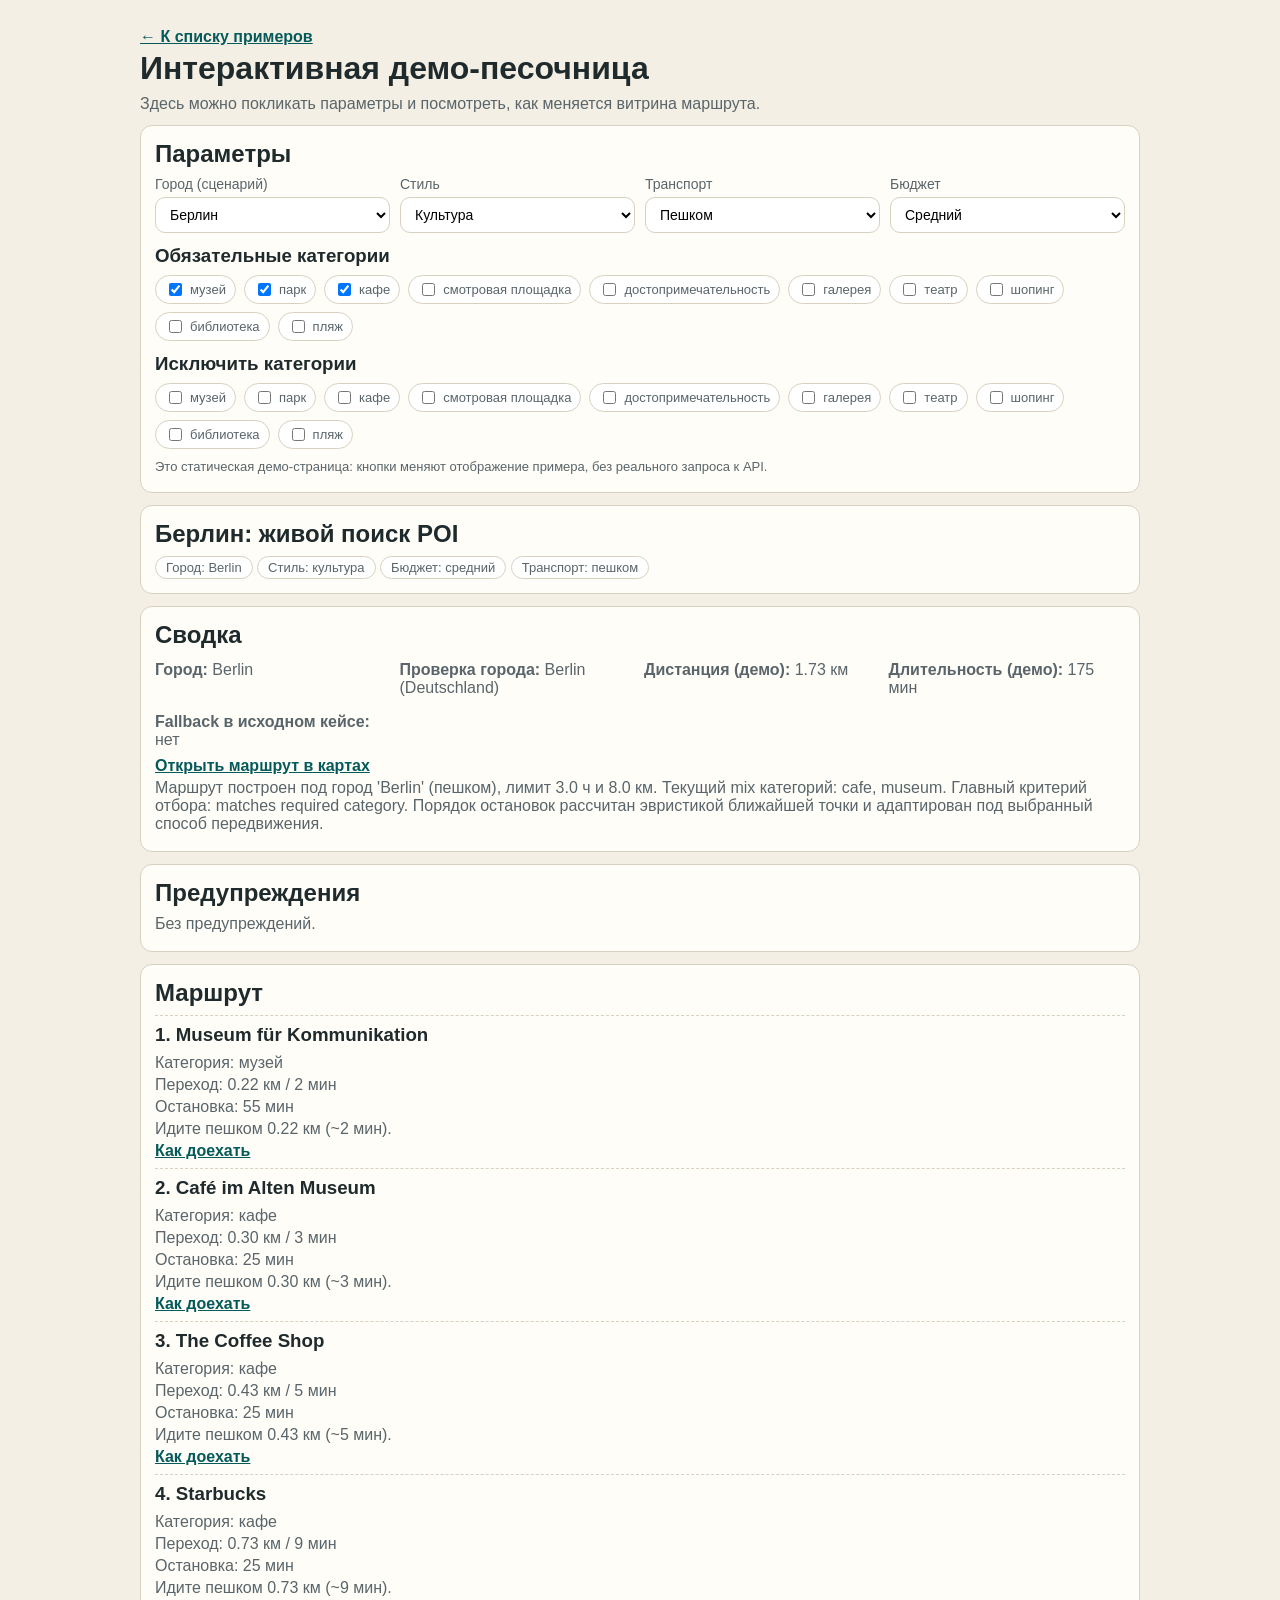
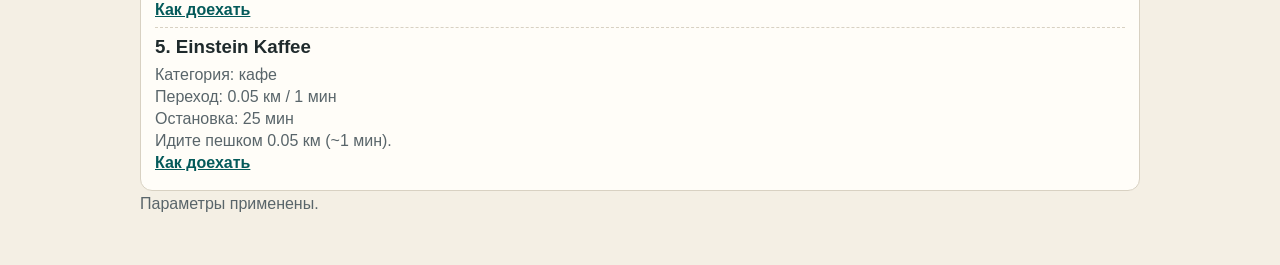
==== docs/demo/playground.html @ 241b624d "Add Pages workflow and demo pages" ====
<!doctype html>
<html lang="ru">
  <head>
    <meta charset="UTF-8" />
    <meta name="viewport" content="width=device-width, initial-scale=1.0" />
    <title>CityExplorer Demo — Интерактив</title>
    <link rel="stylesheet" href="./viewer.css" />
    <link rel="stylesheet" href="./playground.css" />
  </head>
  <body>
    <main class="wrap">
      <p><a href="./">← К списку примеров</a></p>
      <h1>Интерактивная демо-песочница</h1>
      <p>Здесь можно покликать параметры и посмотреть, как меняется витрина маршрута.</p>

      <section class="card controls">
        <h2>Параметры</h2>
        <div class="controls-grid">
          <label>
            Город (сценарий)
            <select id="city-select">
              <option value="berlin-live">Берлин</option>
              <option value="ulan-ude">Улан-Удэ</option>
              <option value="leningrad-rename">Leningrad -> Saint Petersburg</option>
            </select>
          </label>

          <label>
            Стиль
            <select id="style-select">
              <option value="balanced">Сбалансированный</option>
              <option value="culture">Культура</option>
              <option value="nature">Природа</option>
            </select>
          </label>

          <label>
            Транспорт
            <select id="transport-select">
              <option value="walk">Пешком</option>
              <option value="bike">Велосипед</option>
              <option value="car">Машина</option>
              <option value="transit">Общественный транспорт</option>
            </select>
          </label>

          <label>
            Бюджет
            <select id="budget-select">
              <option value="low">Низкий</option>
              <option value="medium" selected>Средний</option>
              <option value="high">Высокий</option>
            </select>
          </label>
        </div>

        <div class="chips-box">
          <h3>Обязательные категории</h3>
          <div id="must-chips" class="chips"></div>
        </div>

        <div class="chips-box">
          <h3>Исключить категории</h3>
          <div id="avoid-chips" class="chips"></div>
        </div>

        <p class="hint">Это статическая демо-страница: кнопки меняют отображение примера, без реального запроса к API.</p>
      </section>

      <section class="card">
        <h2 id="title">Загрузка...</h2>
        <div id="request"></div>
      </section>

      <section class="card">
        <h2>Сводка</h2>
        <div id="summary"></div>
      </section>

      <section class="card">
        <h2>Предупреждения</h2>
        <div id="warnings"></div>
      </section>

      <section class="card">
        <h2>Маршрут</h2>
        <div id="stops"></div>
      </section>

      <p id="status"></p>
    </main>

    <script src="./playground.js"></script>
  </body>
</html>
---- docs/demo/viewer.css ----
body {
  margin: 0;
  font-family: "Avenir Next", "Segoe UI", sans-serif;
  background: #f4efe4;
  color: #1f2a2c;
}

.wrap {
  max-width: 1000px;
  margin: 28px auto;
  padding: 0 16px 20px;
}

.card {
  background: #fffdf8;
  border: 1px solid #d8d1c2;
  border-radius: 12px;
  padding: 14px;
  margin-top: 12px;
}

h1,
h2,
h3 {
  margin: 0 0 8px;
}

p {
  margin: 4px 0;
  color: #59656a;
}

ul {
  margin: 8px 0 0 18px;
  color: #59656a;
}

a {
  color: #045a5a;
  font-weight: 700;
}

.summary-grid {
  display: grid;
  grid-template-columns: repeat(auto-fit, minmax(190px, 1fr));
  gap: 8px;
}

.pill {
  display: inline-block;
  border: 1px solid #d8d1c2;
  border-radius: 999px;
  padding: 3px 10px;
  font-size: 13px;
  color: #59656a;
  background: #fff;
}

.stop {
  border-top: 1px dashed #d8d1c2;
  padding-top: 8px;
  margin-top: 8px;
}

.warn {
  color: #8a2d2d;
}
---- docs/demo/playground.css ----
.controls-grid {
  display: grid;
  grid-template-columns: repeat(auto-fit, minmax(180px, 1fr));
  gap: 10px;
}

label {
  display: grid;
  gap: 5px;
  color: #59656a;
  font-size: 14px;
}

select {
  padding: 8px 10px;
  border: 1px solid #d8d1c2;
  border-radius: 10px;
  background: #fff;
  font: inherit;
}

.chips-box {
  margin-top: 12px;
}

.chips {
  display: flex;
  flex-wrap: wrap;
  gap: 8px;
}

.chip {
  display: inline-flex;
  align-items: center;
  gap: 5px;
  border: 1px solid #d8d1c2;
  border-radius: 999px;
  padding: 4px 9px;
  background: #fff;
  font-size: 13px;
  color: #59656a;
}

.hint {
  margin-top: 10px;
  font-size: 13px;
}
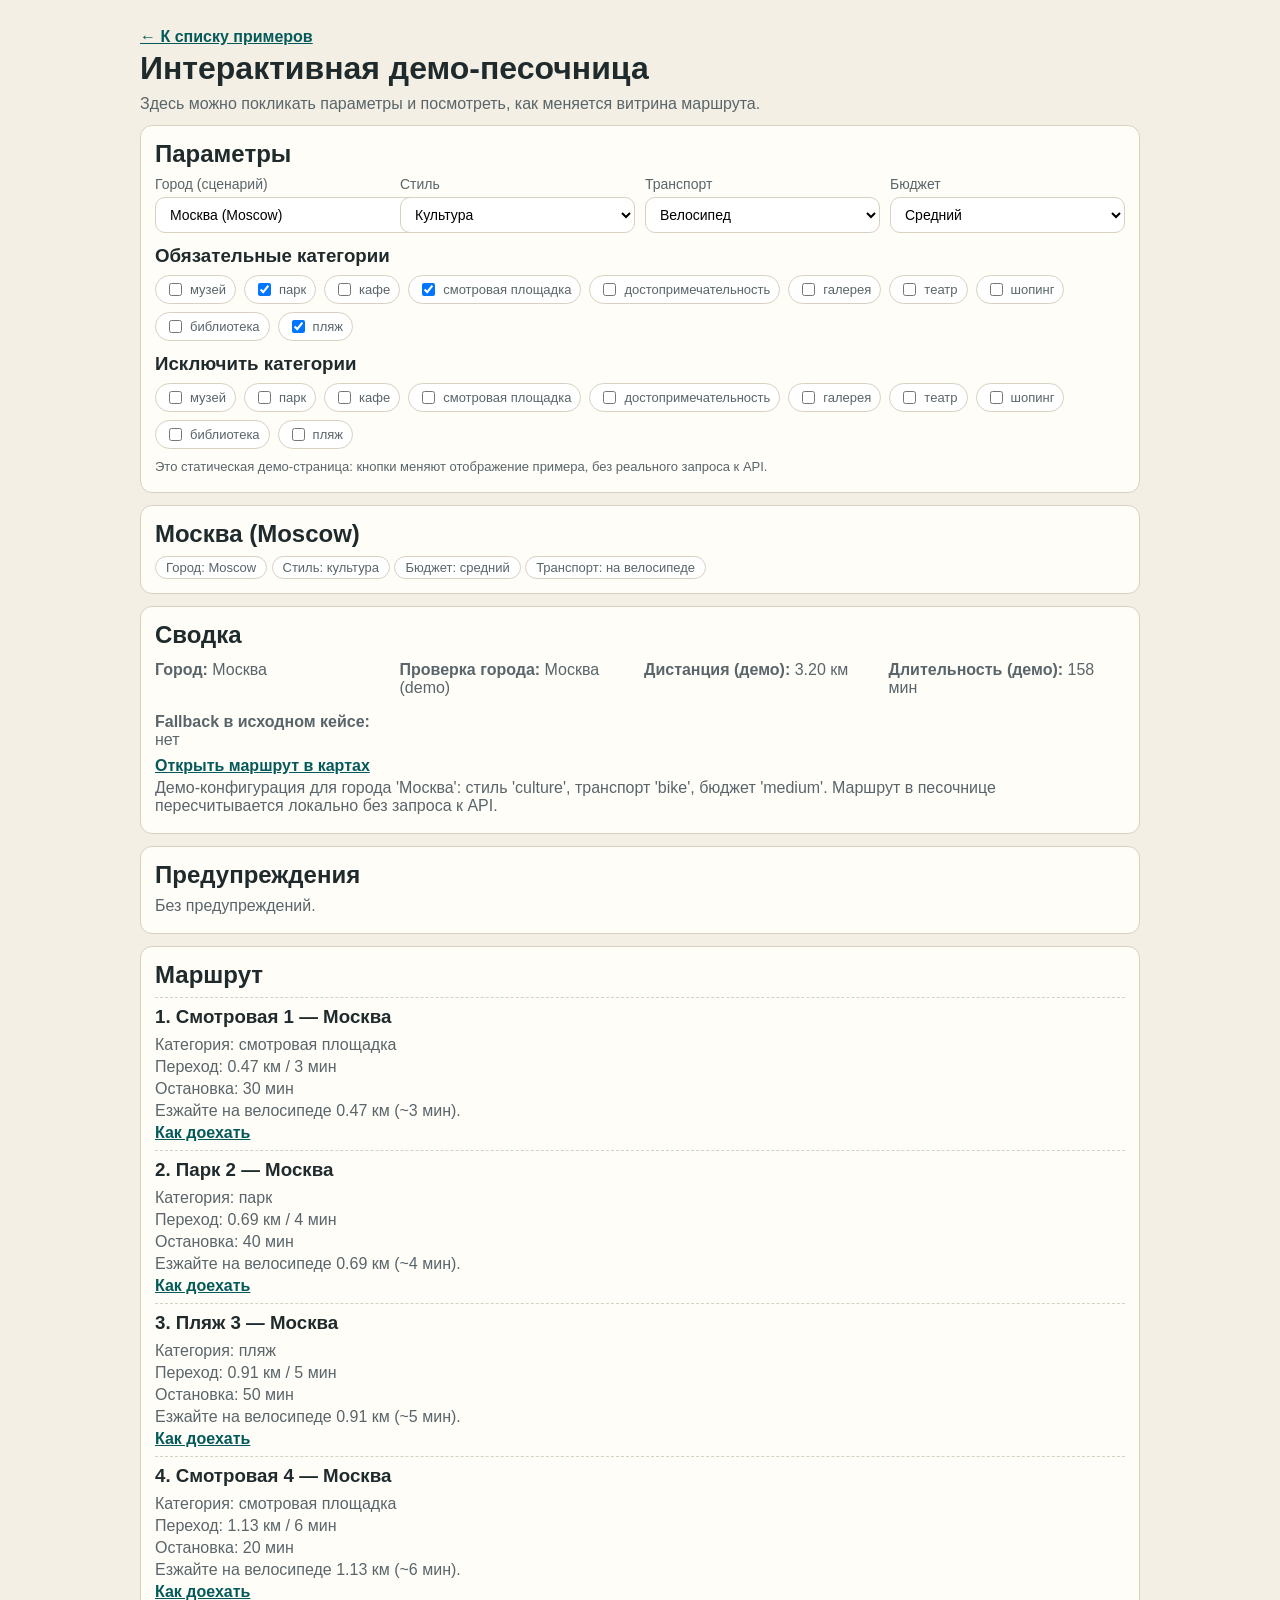
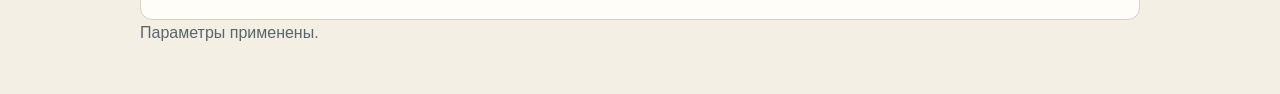
==== commit b8448fc2: "more examples" ====
--- a/docs/demo/playground.html
+++ b/docs/demo/playground.html
@@ -18,11 +18,7 @@
         <div class="controls-grid">
           <label>
             Город (сценарий)
-            <select id="city-select">
-              <option value="berlin-live">Берлин</option>
-              <option value="ulan-ude">Улан-Удэ</option>
-              <option value="leningrad-rename">Leningrad -> Saint Petersburg</option>
-            </select>
+            <select id="city-select"></select>
           </label>
 
           <label>
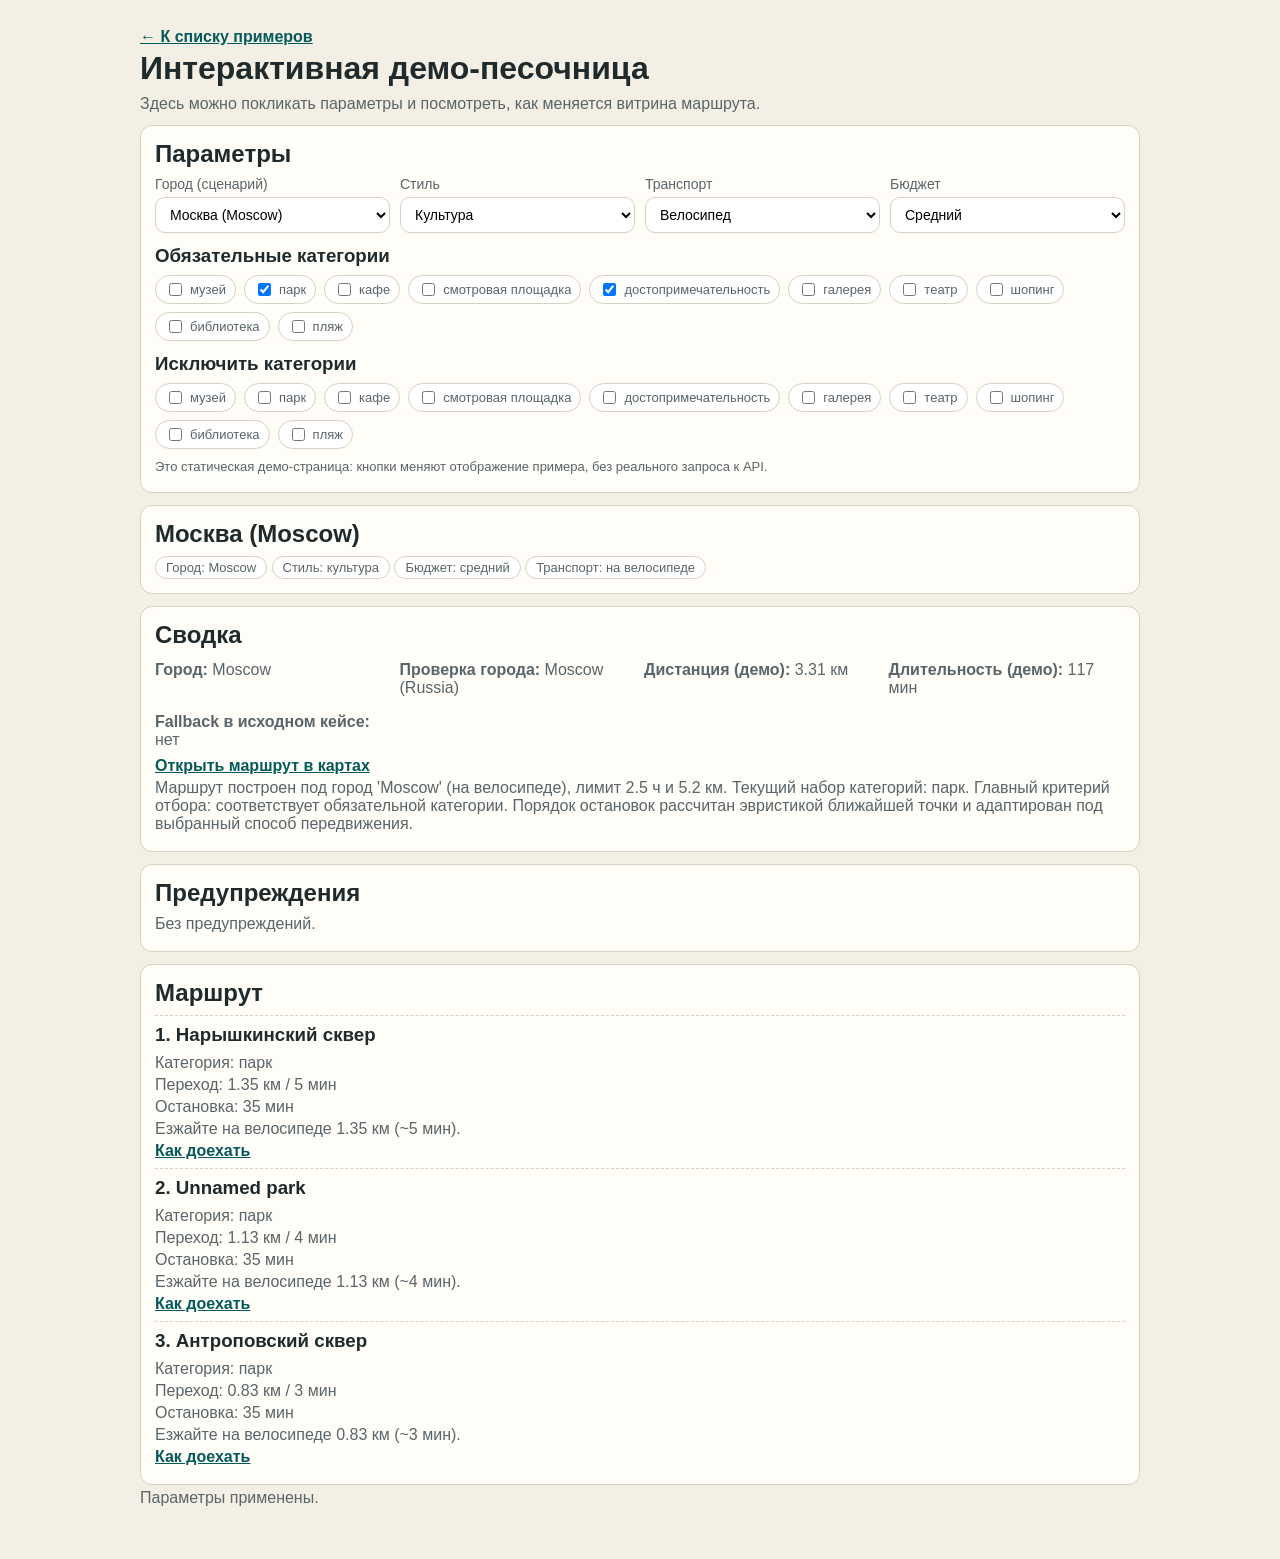
==== commit 72d1f6cd: "Fix playground stop metrics mapping for real API payload" ====
--- a/docs/demo/playground.html
+++ b/docs/demo/playground.html
@@ -86,6 +86,6 @@
       <p id="status"></p>
     </main>
 
-    <script src="./playground.js"></script>
+    <script src="./playground.js?v=20260414-3"></script>
   </body>
 </html>
